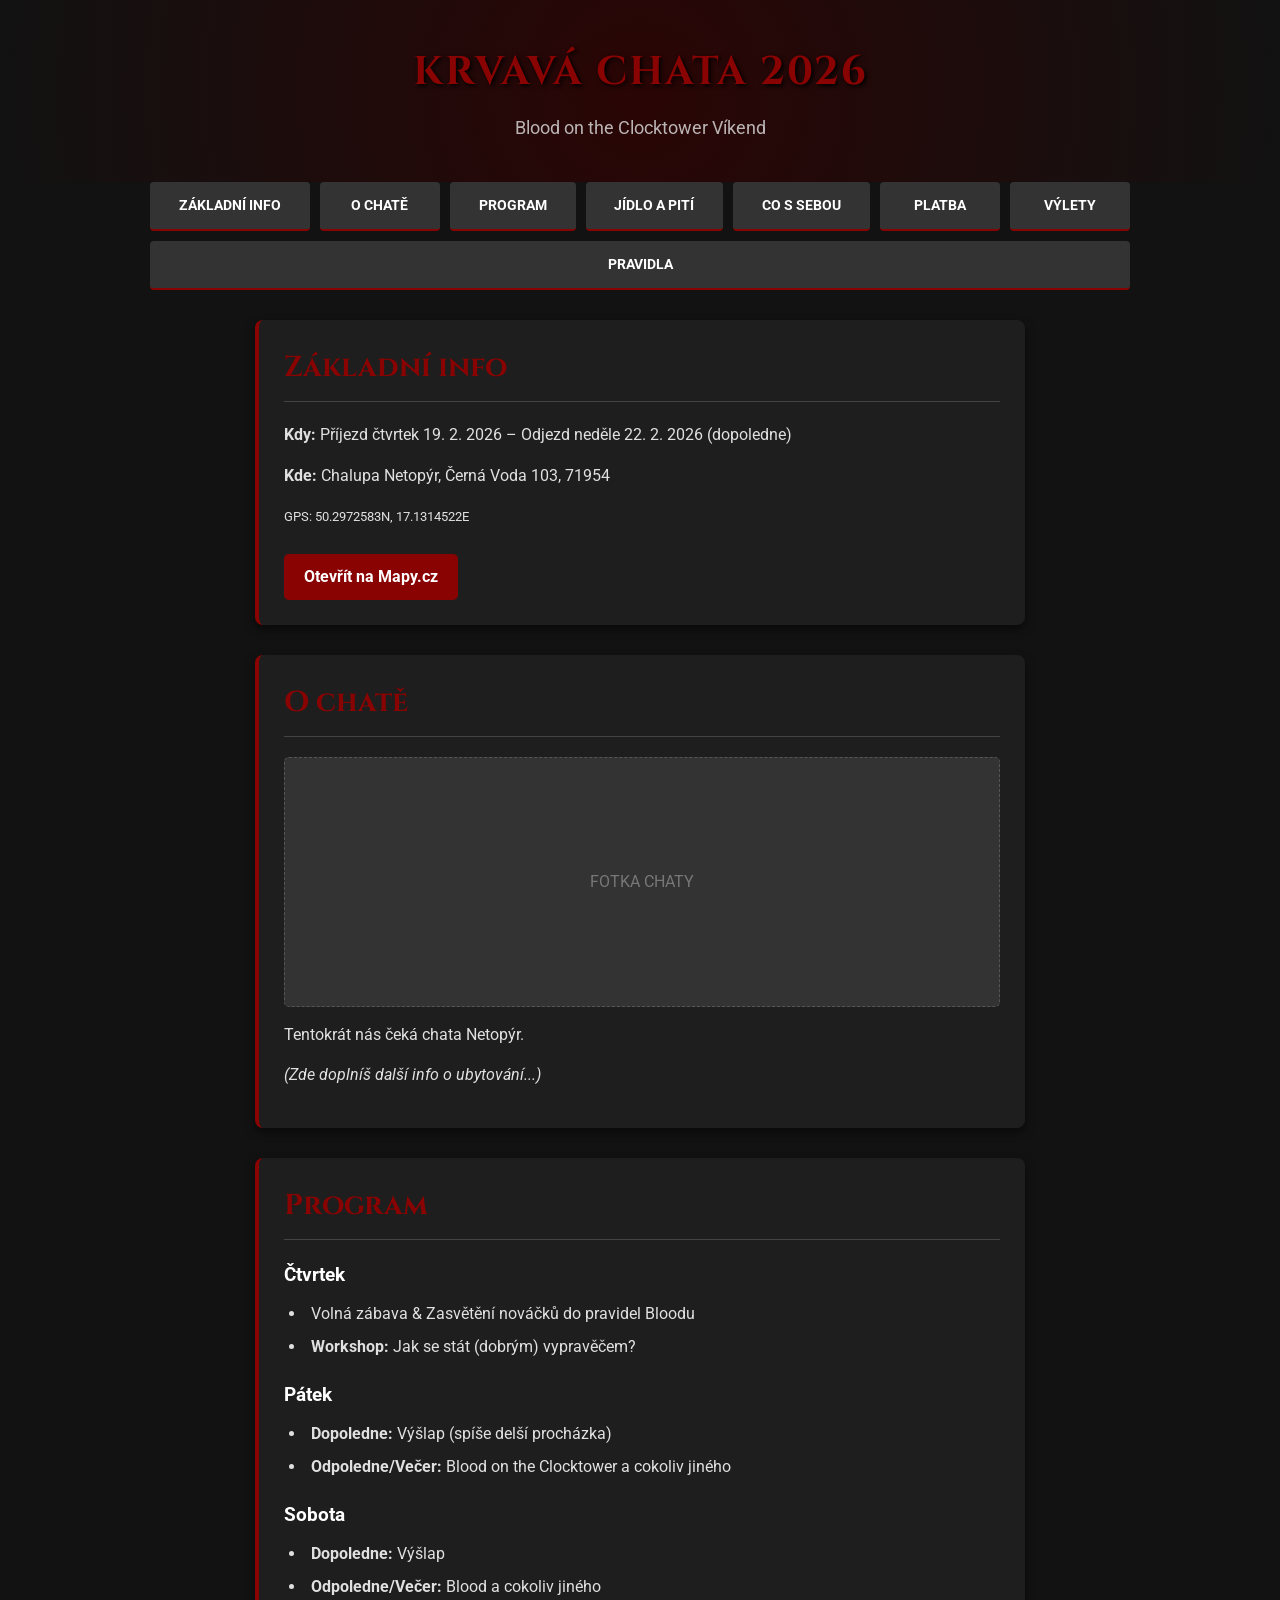
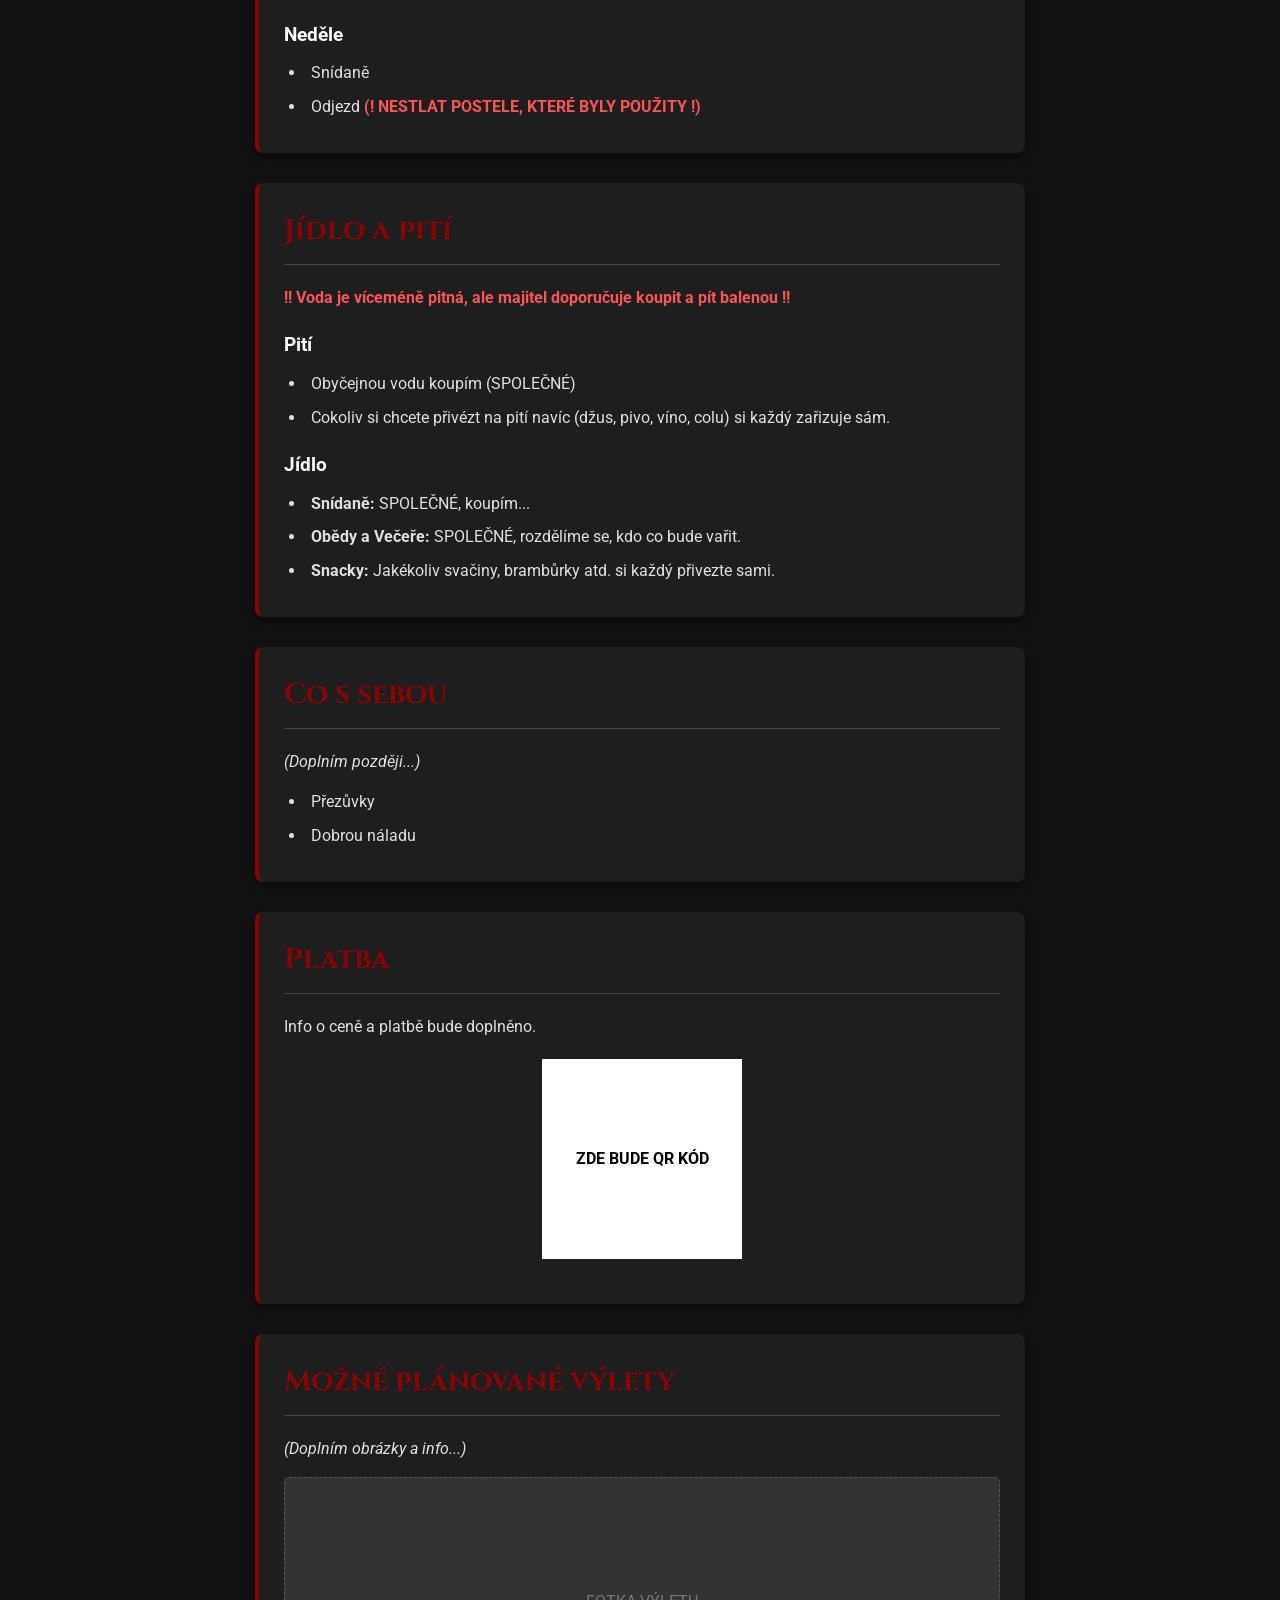
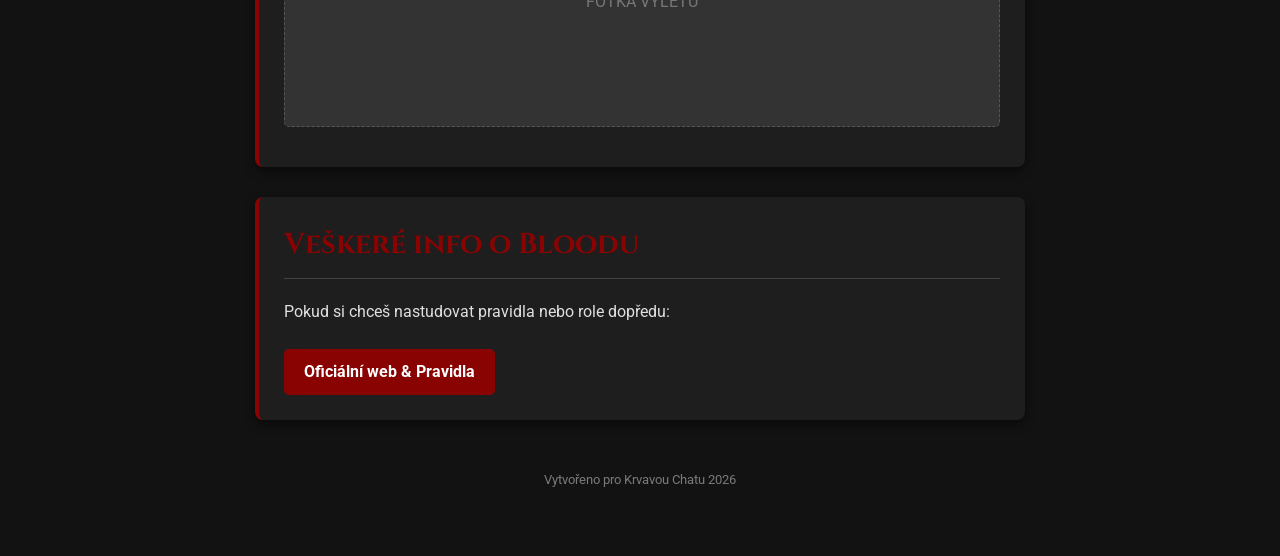
==== index.html @ 92c82880 "Add initial HTML structure for Krvavá Chata 2026" ====
<!DOCTYPE html>
<html lang="cs">
<head>
    <meta charset="UTF-8">
    <meta name="viewport" content="width=device-width, initial-scale=1.0">
    <title>Krvavá Chata 2026</title>
    
    <link rel="preconnect" href="https://fonts.googleapis.com">
    <link rel="preconnect" href="https://fonts.gstatic.com" crossorigin>
    <link href="https://fonts.googleapis.com/css2?family=Cinzel:wght@400;700&family=Roboto:wght@300;400;700&display=swap" rel="stylesheet">

    <style>
        /* --- ZÁKLADNÍ NASTAVENÍ BAREV A TYPOGRAFIE --- */
        :root {
            --bg-color: #121212;       /* Tmavé pozadí */
            --text-color: #e0e0e0;     /* Světlý text */
            --accent-color: #8a0303;   /* Krvavě rudá */
            --card-bg: #1e1e1e;        /* Pozadí karet/sekcí */
            --font-heading: 'Cinzel', serif; /* Font nadpisů */
            --font-body: 'Roboto', sans-serif; /* Font textu */
        }

        * {
            box-sizing: border-box;
            margin: 0;
            padding: 0;
        }

        html {
            scroll-behavior: smooth; /* Plynulé scrollování po kliknutí na menu */
        }

        body {
            background-color: var(--bg-color);
            color: var(--text-color);
            font-family: var(--font-body);
            line-height: 1.6;
            padding-bottom: 50px;
        }

        /* --- HLAVIČKA --- */
        header {
            text-align: center;
            padding: 40px 20px 20px 20px;
            background: radial-gradient(circle, #2a0505 0%, #121212 100%);
        }

        h1 {
            font-family: var(--font-heading);
            color: var(--accent-color);
            font-size: 2.5rem;
            margin-bottom: 10px;
            text-transform: uppercase;
            letter-spacing: 2px;
            text-shadow: 2px 2px 4px #000;
        }

        .subtitle {
            font-size: 1.1rem;
            opacity: 0.8;
            margin-bottom: 20px;
        }

        /* --- NAVIGACE (ROZCESTNÍK) --- */
        nav {
            display: flex;
            flex-wrap: wrap;       /* Zalamování na mobilu */
            justify-content: center;
            gap: 10px;
            padding: 0 10px 30px 10px;
            max-width: 1000px;
            margin: 0 auto;
        }

        nav a {
            text-decoration: none;
            color: #fff;
            background-color: #333;
            padding: 12px 15px;
            border-radius: 4px;
            border-bottom: 2px solid var(--accent-color);
            font-weight: bold;
            text-transform: uppercase;
            font-size: 0.9rem;
            transition: background 0.3s;
            /* Nastavení pro mobilní dlaždice */
            flex: 1 1 auto; 
            text-align: center;
            min-width: 120px; /* Aby tlačítka nebyla moc úzká */
        }

        nav a:hover {
            background-color: var(--accent-color);
        }

        /* --- HLAVNÍ OBSAH --- */
        main {
            max-width: 800px;
            margin: 0 auto;
            padding: 0 15px;
        }

        section {
            background-color: var(--card-bg);
            padding: 25px;
            margin-bottom: 30px;
            border-radius: 8px;
            border-left: 4px solid var(--accent-color);
            box-shadow: 0 4px 10px rgba(0,0,0,0.5);
            /* Odsazení pro kotvy, aby menu nezakrylo nadpis (kdyby bylo fixní), 
               zde spíše pro pořádek */
            scroll-margin-top: 20px; 
        }

        h2 {
            font-family: var(--font-heading);
            color: var(--accent-color);
            border-bottom: 1px solid #444;
            padding-bottom: 10px;
            margin-bottom: 20px;
            font-size: 1.8rem;
        }

        h3 {
            color: #fff;
            margin-top: 20px;
            margin-bottom: 10px;
            font-size: 1.2rem;
        }

        ul {
            list-style-position: inside;
            margin-left: 5px;
        }

        li {
            margin-bottom: 8px;
        }

        p {
            margin-bottom: 15px;
        }

        /* --- SPECIFICKÉ PRVKY --- */
        .highlight {
            color: #ff5555;
            font-weight: bold;
        }

        .map-link {
            display: inline-block;
            background-color: var(--accent-color);
            color: white;
            padding: 10px 20px;
            text-decoration: none;
            border-radius: 5px;
            font-weight: bold;
            margin-top: 10px;
        }
        
        .map-link:hover {
            background-color: #a80404;
        }

        .placeholder-img {
            width: 100%;
            height: 250px;
            background-color: #333;
            display: flex;
            align-items: center;
            justify-content: center;
            color: #777;
            border-radius: 5px;
            margin-bottom: 15px;
            border: 1px dashed #555;
            object-fit: cover; /* Pokud použiješ <img> tag místo divu */
        }

        .qr-placeholder {
            width: 200px;
            height: 200px;
            background-color: white;
            margin: 20px auto;
            display: flex;
            align-items: center;
            justify-content: center;
            color: black;
            font-weight: bold;
        }

        /* --- PATIČKA --- */
        footer {
            text-align: center;
            font-size: 0.8rem;
            opacity: 0.5;
            margin-top: 50px;
        }
    </style>
</head>
<body>

    <header>
        <h1>Krvavá Chata 2026</h1>
        <div class="subtitle">Blood on the Clocktower Víkend</div>
    </header>

    <nav>
        <a href="#info">Základní info</a>
        <a href="#chata">O chatě</a>
        <a href="#program">Program</a>
        <a href="#jidlo">Jídlo a pití</a>
        <a href="#s-sebou">Co s sebou</a>
        <a href="#platba">Platba</a>
        <a href="#vylety">Výlety</a>
        <a href="#blood">Pravidla</a>
    </nav>

    <main>
        <section id="info">
            <h2>Základní info</h2>
            <p><strong>Kdy:</strong> Příjezd čtvrtek 19. 2. 2026 – Odjezd neděle 22. 2. 2026 (dopoledne)</p>
            <p><strong>Kde:</strong> Chalupa Netopýr, Černá Voda 103, 71954</p>
            <p><small>GPS: 50.2972583N, 17.1314522E</small></p>
            
            <a href="https://mapy.cz/s/juhotezone" target="_blank" class="map-link">Otevřít na Mapy.cz</a>
        </section>

        <section id="chata">
            <h2>O chatě</h2>
            <div class="placeholder-img">FOTKA CHATY</div> 
            <p>Tentokrát nás čeká chata Netopýr.</p>
            <p><em>(Zde doplníš další info o ubytování...)</em></p>
        </section>

        <section id="program">
            <h2>Program</h2>
            <h3>Čtvrtek</h3>
            <ul>
                <li>Volná zábava & Zasvětění nováčků do pravidel Bloodu</li>
                <li><strong>Workshop:</strong> Jak se stát (dobrým) vypravěčem?</li>
            </ul>

            <h3>Pátek</h3>
            <ul>
                <li><strong>Dopoledne:</strong> Výšlap (spíše delší procházka)</li>
                <li><strong>Odpoledne/Večer:</strong> Blood on the Clocktower a cokoliv jiného</li>
            </ul>

            <h3>Sobota</h3>
            <ul>
                <li><strong>Dopoledne:</strong> Výšlap</li>
                <li><strong>Odpoledne/Večer:</strong> Blood a cokoliv jiného</li>
            </ul>

            <h3>Neděle</h3>
            <ul>
                <li>Snídaně</li>
                <li>Odjezd <span class="highlight">(! NESTLAT POSTELE, KTERÉ BYLY POUŽITY !)</span></li>
            </ul>
        </section>

        <section id="jidlo">
            <h2>Jídlo a pití</h2>
            <p class="highlight">!! Voda je víceméně pitná, ale majitel doporučuje koupit a pít balenou !!</p>
            
            <h3>Pití</h3>
            <ul>
                <li>Obyčejnou vodu koupím (SPOLEČNÉ)</li>
                <li>Cokoliv si chcete přivézt na pití navíc (džus, pivo, víno, colu) si každý zařizuje sám.</li>
            </ul>

            <h3>Jídlo</h3>
            <ul>
                <li><strong>Snídaně:</strong> SPOLEČNÉ, koupím...</li>
                <li><strong>Obědy a Večeře:</strong> SPOLEČNÉ, rozdělíme se, kdo co bude vařit.</li>
                <li><strong>Snacky:</strong> Jakékoliv svačiny, brambůrky atd. si každý přivezte sami.</li>
            </ul>
        </section>

        <section id="s-sebou">
            <h2>Co s sebou</h2>
            <p><em>(Doplním později...)</em></p>
            <ul>
                <li>Přezůvky</li>
                <li>Dobrou náladu</li>
            </ul>
        </section>

        <section id="platba">
            <h2>Platba</h2>
            <p>Info o ceně a platbě bude doplněno.</p>
            
            <div class="qr-placeholder">
                ZDE BUDE QR KÓD
            </div>
        </section>

        <section id="vylety">
            <h2>Možné plánované výlety</h2>
            <p><em>(Doplním obrázky a info...)</em></p>
            <div class="placeholder-img">FOTKA VÝLETU</div>
        </section>

        <section id="blood">
            <h2>Veškeré info o Bloodu</h2>
            <p>Pokud si chceš nastudovat pravidla nebo role dopředu:</p>
            <a href="https://bloodontheclocktower.com/" target="_blank" class="map-link">Oficiální web & Pravidla</a>
        </section>
    </main>

    <footer>
        <p>Vytvořeno pro Krvavou Chatu 2026</p>
    </footer>

</body>
</html>
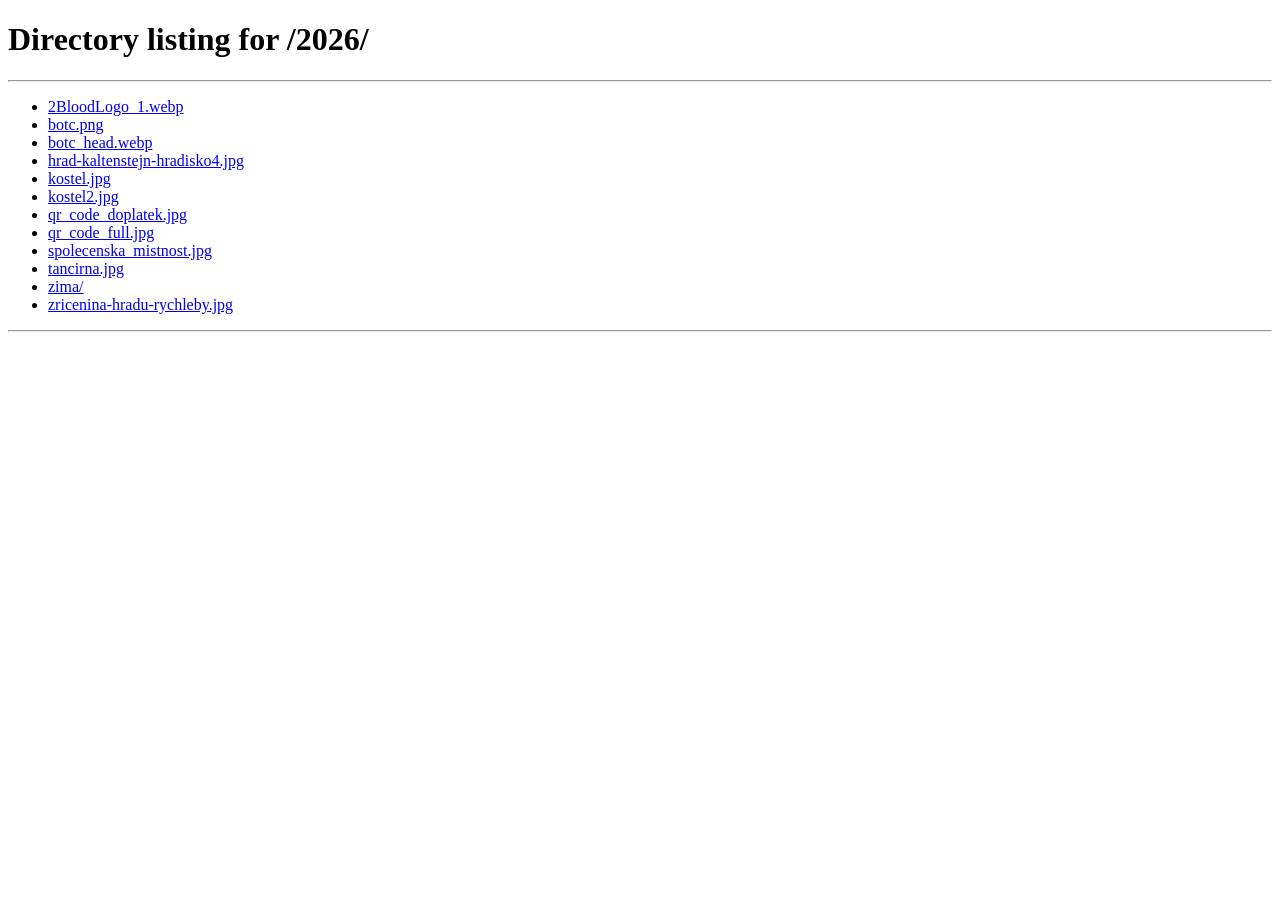
==== commit a083d4ec: "update: create better structure of project" ====
--- a/index.html
+++ b/index.html
@@ -1,316 +1,14 @@
 <!DOCTYPE html>
 <html lang="cs">
+
 <head>
     <meta charset="UTF-8">
-    <meta name="viewport" content="width=device-width, initial-scale=1.0">
-    <title>Krvavá Chata 2026</title>
-    
-    <link rel="preconnect" href="https://fonts.googleapis.com">
-    <link rel="preconnect" href="https://fonts.gstatic.com" crossorigin>
-    <link href="https://fonts.googleapis.com/css2?family=Cinzel:wght@400;700&family=Roboto:wght@300;400;700&display=swap" rel="stylesheet">
+    <title>Krvavá chata - Přesměrování</title>
+    <meta http-equiv="refresh" content="0; url=2026/">
+</head>
 
-    <style>
-        /* --- ZÁKLADNÍ NASTAVENÍ BAREV A TYPOGRAFIE --- */
-        :root {
-            --bg-color: #121212;       /* Tmavé pozadí */
-            --text-color: #e0e0e0;     /* Světlý text */
-            --accent-color: #8a0303;   /* Krvavě rudá */
-            --card-bg: #1e1e1e;        /* Pozadí karet/sekcí */
-            --font-heading: 'Cinzel', serif; /* Font nadpisů */
-            --font-body: 'Roboto', sans-serif; /* Font textu */
-        }
+<body>
+    <p>Probíhá přesměrování na aktuální ročník. Pokud se nic nestane, <a href="2026/">klikněte zde</a>.</p>
+</body>
 
-        * {
-            box-sizing: border-box;
-            margin: 0;
-            padding: 0;
-        }
-
-        html {
-            scroll-behavior: smooth; /* Plynulé scrollování po kliknutí na menu */
-        }
-
-        body {
-            background-color: var(--bg-color);
-            color: var(--text-color);
-            font-family: var(--font-body);
-            line-height: 1.6;
-            padding-bottom: 50px;
-        }
-
-        /* --- HLAVIČKA --- */
-        header {
-            text-align: center;
-            padding: 40px 20px 20px 20px;
-            background: radial-gradient(circle, #2a0505 0%, #121212 100%);
-        }
-
-        h1 {
-            font-family: var(--font-heading);
-            color: var(--accent-color);
-            font-size: 2.5rem;
-            margin-bottom: 10px;
-            text-transform: uppercase;
-            letter-spacing: 2px;
-            text-shadow: 2px 2px 4px #000;
-        }
-
-        .subtitle {
-            font-size: 1.1rem;
-            opacity: 0.8;
-            margin-bottom: 20px;
-        }
-
-        /* --- NAVIGACE (ROZCESTNÍK) --- */
-        nav {
-            display: flex;
-            flex-wrap: wrap;       /* Zalamování na mobilu */
-            justify-content: center;
-            gap: 10px;
-            padding: 0 10px 30px 10px;
-            max-width: 1000px;
-            margin: 0 auto;
-        }
-
-        nav a {
-            text-decoration: none;
-            color: #fff;
-            background-color: #333;
-            padding: 12px 15px;
-            border-radius: 4px;
-            border-bottom: 2px solid var(--accent-color);
-            font-weight: bold;
-            text-transform: uppercase;
-            font-size: 0.9rem;
-            transition: background 0.3s;
-            /* Nastavení pro mobilní dlaždice */
-            flex: 1 1 auto; 
-            text-align: center;
-            min-width: 120px; /* Aby tlačítka nebyla moc úzká */
-        }
-
-        nav a:hover {
-            background-color: var(--accent-color);
-        }
-
-        /* --- HLAVNÍ OBSAH --- */
-        main {
-            max-width: 800px;
-            margin: 0 auto;
-            padding: 0 15px;
-        }
-
-        section {
-            background-color: var(--card-bg);
-            padding: 25px;
-            margin-bottom: 30px;
-            border-radius: 8px;
-            border-left: 4px solid var(--accent-color);
-            box-shadow: 0 4px 10px rgba(0,0,0,0.5);
-            /* Odsazení pro kotvy, aby menu nezakrylo nadpis (kdyby bylo fixní), 
-               zde spíše pro pořádek */
-            scroll-margin-top: 20px; 
-        }
-
-        h2 {
-            font-family: var(--font-heading);
-            color: var(--accent-color);
-            border-bottom: 1px solid #444;
-            padding-bottom: 10px;
-            margin-bottom: 20px;
-            font-size: 1.8rem;
-        }
-
-        h3 {
-            color: #fff;
-            margin-top: 20px;
-            margin-bottom: 10px;
-            font-size: 1.2rem;
-        }
-
-        ul {
-            list-style-position: inside;
-            margin-left: 5px;
-        }
-
-        li {
-            margin-bottom: 8px;
-        }
-
-        p {
-            margin-bottom: 15px;
-        }
-
-        /* --- SPECIFICKÉ PRVKY --- */
-        .highlight {
-            color: #ff5555;
-            font-weight: bold;
-        }
-
-        .map-link {
-            display: inline-block;
-            background-color: var(--accent-color);
-            color: white;
-            padding: 10px 20px;
-            text-decoration: none;
-            border-radius: 5px;
-            font-weight: bold;
-            margin-top: 10px;
-        }
-        
-        .map-link:hover {
-            background-color: #a80404;
-        }
-
-        .placeholder-img {
-            width: 100%;
-            height: 250px;
-            background-color: #333;
-            display: flex;
-            align-items: center;
-            justify-content: center;
-            color: #777;
-            border-radius: 5px;
-            margin-bottom: 15px;
-            border: 1px dashed #555;
-            object-fit: cover; /* Pokud použiješ <img> tag místo divu */
-        }
-
-        .qr-placeholder {
-            width: 200px;
-            height: 200px;
-            background-color: white;
-            margin: 20px auto;
-            display: flex;
-            align-items: center;
-            justify-content: center;
-            color: black;
-            font-weight: bold;
-        }
-
-        /* --- PATIČKA --- */
-        footer {
-            text-align: center;
-            font-size: 0.8rem;
-            opacity: 0.5;
-            margin-top: 50px;
-        }
-    </style>
-</head>
-<body>
-
-    <header>
-        <h1>Krvavá Chata 2026</h1>
-        <div class="subtitle">Blood on the Clocktower Víkend</div>
-    </header>
-
-    <nav>
-        <a href="#info">Základní info</a>
-        <a href="#chata">O chatě</a>
-        <a href="#program">Program</a>
-        <a href="#jidlo">Jídlo a pití</a>
-        <a href="#s-sebou">Co s sebou</a>
-        <a href="#platba">Platba</a>
-        <a href="#vylety">Výlety</a>
-        <a href="#blood">Pravidla</a>
-    </nav>
-
-    <main>
-        <section id="info">
-            <h2>Základní info</h2>
-            <p><strong>Kdy:</strong> Příjezd čtvrtek 19. 2. 2026 – Odjezd neděle 22. 2. 2026 (dopoledne)</p>
-            <p><strong>Kde:</strong> Chalupa Netopýr, Černá Voda 103, 71954</p>
-            <p><small>GPS: 50.2972583N, 17.1314522E</small></p>
-            
-            <a href="https://mapy.cz/s/juhotezone" target="_blank" class="map-link">Otevřít na Mapy.cz</a>
-        </section>
-
-        <section id="chata">
-            <h2>O chatě</h2>
-            <div class="placeholder-img">FOTKA CHATY</div> 
-            <p>Tentokrát nás čeká chata Netopýr.</p>
-            <p><em>(Zde doplníš další info o ubytování...)</em></p>
-        </section>
-
-        <section id="program">
-            <h2>Program</h2>
-            <h3>Čtvrtek</h3>
-            <ul>
-                <li>Volná zábava & Zasvětění nováčků do pravidel Bloodu</li>
-                <li><strong>Workshop:</strong> Jak se stát (dobrým) vypravěčem?</li>
-            </ul>
-
-            <h3>Pátek</h3>
-            <ul>
-                <li><strong>Dopoledne:</strong> Výšlap (spíše delší procházka)</li>
-                <li><strong>Odpoledne/Večer:</strong> Blood on the Clocktower a cokoliv jiného</li>
-            </ul>
-
-            <h3>Sobota</h3>
-            <ul>
-                <li><strong>Dopoledne:</strong> Výšlap</li>
-                <li><strong>Odpoledne/Večer:</strong> Blood a cokoliv jiného</li>
-            </ul>
-
-            <h3>Neděle</h3>
-            <ul>
-                <li>Snídaně</li>
-                <li>Odjezd <span class="highlight">(! NESTLAT POSTELE, KTERÉ BYLY POUŽITY !)</span></li>
-            </ul>
-        </section>
-
-        <section id="jidlo">
-            <h2>Jídlo a pití</h2>
-            <p class="highlight">!! Voda je víceméně pitná, ale majitel doporučuje koupit a pít balenou !!</p>
-            
-            <h3>Pití</h3>
-            <ul>
-                <li>Obyčejnou vodu koupím (SPOLEČNÉ)</li>
-                <li>Cokoliv si chcete přivézt na pití navíc (džus, pivo, víno, colu) si každý zařizuje sám.</li>
-            </ul>
-
-            <h3>Jídlo</h3>
-            <ul>
-                <li><strong>Snídaně:</strong> SPOLEČNÉ, koupím...</li>
-                <li><strong>Obědy a Večeře:</strong> SPOLEČNÉ, rozdělíme se, kdo co bude vařit.</li>
-                <li><strong>Snacky:</strong> Jakékoliv svačiny, brambůrky atd. si každý přivezte sami.</li>
-            </ul>
-        </section>
-
-        <section id="s-sebou">
-            <h2>Co s sebou</h2>
-            <p><em>(Doplním později...)</em></p>
-            <ul>
-                <li>Přezůvky</li>
-                <li>Dobrou náladu</li>
-            </ul>
-        </section>
-
-        <section id="platba">
-            <h2>Platba</h2>
-            <p>Info o ceně a platbě bude doplněno.</p>
-            
-            <div class="qr-placeholder">
-                ZDE BUDE QR KÓD
-            </div>
-        </section>
-
-        <section id="vylety">
-            <h2>Možné plánované výlety</h2>
-            <p><em>(Doplním obrázky a info...)</em></p>
-            <div class="placeholder-img">FOTKA VÝLETU</div>
-        </section>
-
-        <section id="blood">
-            <h2>Veškeré info o Bloodu</h2>
-            <p>Pokud si chceš nastudovat pravidla nebo role dopředu:</p>
-            <a href="https://bloodontheclocktower.com/" target="_blank" class="map-link">Oficiální web & Pravidla</a>
-        </section>
-    </main>
-
-    <footer>
-        <p>Vytvořeno pro Krvavou Chatu 2026</p>
-    </footer>
-
-</body>
-</html>
+</html>
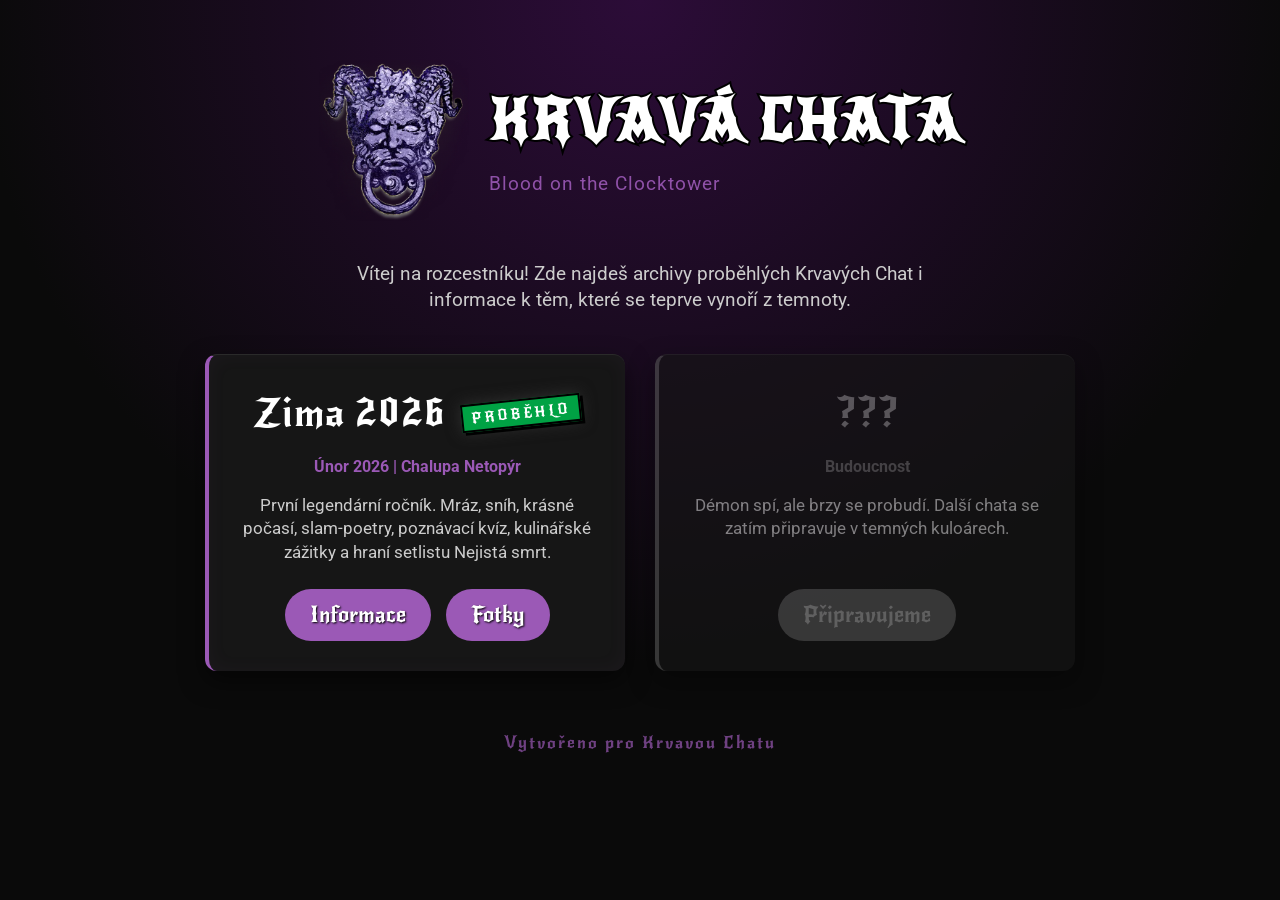
==== commit d8d2e3ce: "update: pridana letni chata! neoznameno" ====
--- a/index.html
+++ b/index.html
@@ -2,13 +2,102 @@
 <html lang="cs">
 
 <head>
+    <meta property="og:title" content="Krvavá Chata - Rozcestník" />
+    <meta property="og:description" content="Epické víkendy plné lží, intrik a Blood on the Clocktower." />
+    <meta property="og:image" content="https://kinaaj.github.io/krvava_chata/assets/img/botc_head.png" />
+    <meta property="og:url" content="https://kinaaj.github.io/krvava_chata/" />
+    <meta property="og:type" content="website" />
     <meta charset="UTF-8">
-    <title>Krvavá chata - Přesměrování</title>
-    <meta http-equiv="refresh" content="0; url=2026/">
+    <meta name="viewport" content="width=device-width, initial-scale=1.0">
+    <link rel="apple-touch-icon" href="assets/img/botc_head.png">
+    <link rel="icon" type="image/png" href="assets/img/botc_head.png">
+
+    <title>Krvavá Chata - Rozcestník</title>
+
+    <link rel="preconnect" href="https://fonts.googleapis.com">
+    <link rel="preconnect" href="https://fonts.gstatic.com" crossorigin>
+    <link href="https://fonts.googleapis.com/css2?family=New+Rocker&family=Roboto:wght@300;400;700&display=swap"
+        rel="stylesheet">
+
+    <link rel="stylesheet" href="assets/css/style.css">
 </head>
 
 <body>
-    <p>Probíhá přesměrování na aktuální ročník. Pokud se nic nestane, <a href="2026/">klikněte zde</a>.</p>
+    <header>
+        <div class="header-container">
+            <img src="assets/img/botc_head.png" alt="BotC Logo" class="header-logo">
+
+            <div class="header-text">
+                <h1>Krvavá Chata</h1>
+                <div class="subtitle" style="margin-bottom: 0;">Blood on the Clocktower</div>
+            </div>
+        </div>
+    </header>
+
+    <main style="max-width: 1000px; padding: 0;">
+        <p class="intro-text">
+            Vítej na rozcestníku! Zde najdeš archivy proběhlých Krvavých Chat i informace k těm, které se teprve vynoří
+            z temnoty.
+        </p>
+
+        <div class="rocniky-container">
+
+            <div class="rocnik-card theme-purple">
+                <div>
+                    <div class="title-wrapper">
+                        <div class="rocnik-title">Zima 2026</div>
+                        <div class="stamp-completed little">Proběhlo
+                        </div>
+                    </div>
+
+                    <div class="rocnik-date">Únor 2026 | Chalupa Netopýr</div>
+                    <p class="rocnik-desc">První legendární ročník. Mráz, sníh, krásné počasí, slam-poetry, poznávací
+                        kvíz, kulinářské zážitky a hraní setlistu Nejistá smrt.
+                    </p>
+                </div>
+                <div class="card-buttons">
+                    <a href="2026/zima/" class="rocnik-btn">Informace</a>
+                    <a href="404.html" target="_blank" class="rocnik-btn">Fotky</a>
+                </div>
+            </div>
+
+            <div class="rocnik-card theme-red hidden">
+                <div>
+                    <div class="title-wrapper">
+                        <div class="rocnik-title">Léto 2026</div>
+                        <div class="stamp-new">Nové!</div>
+                    </div>
+
+                    <div class="rocnik-date">Termín ??? | Místo ???</div>
+                    <p class="rocnik-desc">Přípravy začaly! Teplo, oheň a další krev... Démon už si brousí drápy.</p>
+                </div>
+                <div class="card-buttons">
+                    <a href="2026/leto/" class="rocnik-btn">Informace</a>
+                    <a href="#" class="rocnik-btn hidden">Fotky</a>
+                </div>
+            </div>
+
+            <div class="rocnik-card disabled">
+                <div>
+                    <div class="title-wrapper">
+                        <div class="rocnik-title" style="color: #888;">???</div>
+                    </div>
+                    <div class="rocnik-date">Budoucnost</div>
+                    <p class="rocnik-desc">Démon spí, ale brzy se probudí. Další chata se zatím připravuje v temných
+                        kuloárech.</p>
+                </div>
+                <div class="card-buttons">
+                    <span class="rocnik-btn">Připravujeme</span>
+                </div>
+            </div>
+
+        </div>
+    </main>
+
+    <footer>
+        <p>Vytvořeno pro Krvavou Chatu</p>
+    </footer>
+
 </body>
 
 </html>
--- a/assets/css/style.css
+++ b/assets/css/style.css
@@ -0,0 +1,793 @@
+/* --- ZÁKLADNÍ NASTAVENÍ BAREV A TYPOGRAFIE --- */
+:root {
+    --bg-color: #0a0a0a;
+    --text-color: #e0e0e0;
+    --accent-color: #9b59b6;
+    --accent-glow: rgba(155, 89, 182, 0.6);
+    --card-bg: #161616;
+    --font-heading: 'New Rocker', system-ui;
+    --font-body: 'Roboto', sans-serif;
+
+    --green-color: #00a244;
+    --green-hover: #00cb33;
+    --green-glow: rgba(0, 162, 68, 0.6);
+
+    /* --- BAREVNÁ TÉMATA PRO JEDNOTLIVÉ CHATY --- */
+    /* Zelená */
+    --theme-green: #00a244;
+    --theme-green-hover: #00cb33;
+    --theme-green-glow: rgba(0, 162, 68, 0.6);
+
+    /* Červená */
+    --theme-red: #c50000;
+    --theme-red-hover: #e60000;
+    --theme-red-glow: rgba(197, 0, 0, 0.6);
+
+    /* Fialová */
+    --theme-purple: #9b59b6;
+    --theme-purple-hover: #af6ec9;
+    --theme-purple-glow: rgba(155, 89, 182, 0.6);
+}
+
+* {
+    box-sizing: border-box;
+    margin: 0;
+    padding: 0;
+    /* Zamezí modrému probliknutí při kliknutí na mobilu (volitelné) */
+    -webkit-tap-highlight-color: transparent;
+}
+
+html {
+    scroll-behavior: smooth;
+    /* Základní velikost písma pro PC */
+    font-size: 16px;
+}
+
+body {
+    background-color: var(--bg-color);
+    color: var(--text-color);
+    font-family: var(--font-body);
+    line-height: 1.4;
+    padding-bottom: 50px;
+    background-image: radial-gradient(circle at top center, #2c0c38 0%, #0a0a0a 60%);
+    background-attachment: fixed;
+    /* Gradient se "přilepí" k oknu a nebude se opakovat */
+    min-height: 100vh;
+    /* Zajistí, že body bude vždy vysoké minimálně jako celá obrazovka */
+}
+
+/* --- MOBILNÍ ÚPRAVY PÍSMA --- */
+@media (max-width: 700px) {
+    html {
+        /* Zmenšíme základní písmo na 14.5px (cca 90% původního). 
+           Tím se zmenší poměrově VŠECHNO (p, h1, h2, tlačítka), protože používáme 'rem' */
+        font-size: 15.5px;
+    }
+
+    p {
+        line-height: 1.5;
+        /* Na mobilu je lepší trochu větší řádkování pro čitelnost */
+    }
+}
+
+/* --- HLAVIČKA --- */
+header {
+    text-align: center;
+    padding: 60px 20px 40px 20px;
+}
+
+.header-container {
+    display: flex;
+    align-items: center;
+    justify-content: center;
+    gap: 20px;
+    max-width: 900px;
+    margin: 0 auto;
+}
+
+.header-logo {
+    width: 150px;
+    height: auto;
+}
+
+.header-text {
+    text-align: left;
+}
+
+@media (max-width: 700px) {
+    header {
+        /* Zvětšíme horní padding ze 60px na 100px, 
+           aby se nad logo pohodlně vešlo tlačítko "Zpět" */
+        padding: 80px 20px 30px 20px;
+    }
+
+    .header-container {
+        flex-direction: column;
+        gap: 10px;
+    }
+
+    .header-text {
+        text-align: center;
+    }
+
+    .header-logo {
+        width: 80px;
+    }
+}
+
+h1 {
+    font-family: var(--font-heading);
+    color: #fff;
+    font-size: 3.5rem;
+    margin-bottom: 10px;
+    text-transform: uppercase;
+    letter-spacing: 3px;
+    -webkit-text-stroke: 4px #000;
+    paint-order: stroke fill;
+}
+
+/* Na mobilu zmenšíme nadpis výrazněji, aby se vešel */
+@media (max-width: 700px) {
+    h1 {
+        font-size: 2.8rem;
+        -webkit-text-stroke: 3px #000;
+    }
+}
+
+.subtitle {
+    font-size: 1.2rem;
+    color: var(--accent-color);
+    opacity: 0.9;
+    margin-bottom: 30px;
+    font-weight: 400;
+    letter-spacing: 1px;
+}
+
+/* --- NAVIGACE --- */
+nav {
+    display: grid;
+    grid-template-columns: 1fr 1fr;
+    gap: 10px;
+    padding: 20px 10px 40px 10px;
+    max-width: 1000px;
+    margin: 0 auto;
+}
+
+@media (min-width: 700px) {
+    nav {
+        grid-template-columns: repeat(4, 1fr);
+    }
+}
+
+nav a {
+    text-decoration: none;
+    color: #fff;
+    background-color: rgba(40, 40, 40, 0.8);
+    padding: 12px 5px;
+    border-radius: 4px;
+    border: 1px solid #333;
+    border-bottom: 3px solid var(--accent-color);
+    font-family: var(--font-heading);
+    font-size: 1.3rem;
+    transition: all 0.2s ease;
+    /* Zrychlená animace pro lepší odezvu */
+    display: flex;
+    align-items: center;
+    justify-content: center;
+    text-align: center;
+    width: 100%;
+    height: 100%;
+    text-shadow: 1px 1px 2px #000;
+    /* Zamezíme výběru textu při klikání na mobilu */
+    user-select: none;
+}
+
+/* --- OPRAVA TLAČÍTEK (HOVER vs ACTIVE) --- */
+
+/* Styl při najetí myší (jen pro zařízení, co mají myš/kurzor) */
+@media (hover: hover) {
+    nav a:hover {
+        background-color: var(--accent-color);
+        color: #fff;
+        box-shadow: 0 0 15px var(--accent-glow);
+        transform: translateY(-2px);
+        border-bottom: 3px solid transparent;
+    }
+
+    .map-link:hover {
+        /* ZDE BYLA FIALOVÁ BARVA #af6ec9 */
+        background-color: var(--accent-color);
+        box-shadow: 0 0 30px var(--accent-glow);
+        /* Místo barvy dáme glow */
+        transform: scale(1.05);
+        /* Přidán filter pro efekt zesvětlení při najetí */
+        filter: brightness(1.2);
+    }
+
+    main a:not(.map-link):hover {
+        text-shadow: 0 0 10px var(--accent-glow);
+        border-bottom: 1px solid var(--accent-color);
+    }
+}
+
+/* Styl při kliknutí (aktivní stisk) - funguje skvěle na mobilu */
+nav a:active {
+    background-color: var(--accent-color);
+    transform: scale(0.96);
+    /* Efekt stlačení */
+    box-shadow: 0 0 5px var(--accent-glow);
+    border-bottom: 3px solid transparent;
+}
+
+/* --- HLAVNÍ OBSAH --- */
+main {
+    max-width: 800px;
+    margin: 0 auto;
+    padding: 0 15px;
+}
+
+section {
+    background-color: var(--card-bg);
+    padding: 30px;
+    margin-bottom: 35px;
+    border-radius: 12px;
+    border-left: 4px solid var(--accent-color);
+    box-shadow: 0 10px 25px rgba(0, 0, 0, 0.5), inset 0 0 20px rgba(155, 89, 182, 0.1);
+    scroll-margin-top: 20px;
+    border-top: 1px solid #2a2a2a;
+    scroll-margin-top: 80px;
+}
+
+/* Na mobilu zmenšíme padding v kartách, ať je víc místa pro text */
+@media (max-width: 700px) {
+    section {
+        padding: 20px 30px;
+        scroll-margin-top: 0px;
+    }
+}
+
+h2 {
+    font-family: var(--font-heading);
+    color: #ffffff;
+    padding-bottom: 5px;
+    margin-bottom: 25px;
+    font-size: 2.2rem;
+    letter-spacing: 1px;
+}
+
+h3 {
+    color: #fff;
+    margin-top: 45px;
+    margin-bottom: 5px;
+    font-size: 1.4rem;
+    font-weight: bold;
+    padding-left: 15px;
+    padding-top: 5px;
+    padding-bottom: 5px;
+}
+
+ul {
+    list-style-position: inside;
+    margin-left: 10px;
+    margin-bottom: 30px;
+}
+
+li {
+    margin-bottom: 10px;
+}
+
+ul li::marker {
+    color: var(--accent-color);
+    font-size: 1.2em;
+}
+
+p {
+    margin-bottom: 15px;
+    font-size: 1.05rem;
+}
+
+.highlight {
+    color: var(--red-color);
+    font-weight: bold;
+}
+
+main a:not(.map-link) {
+    color: var(--accent-color);
+    text-decoration: none;
+    border-bottom: 1px dotted var(--accent-color);
+    transition: all 0.3s;
+}
+
+/* Aktivní stav pro odkazy v textu na mobilu */
+main a:not(.map-link):active {
+    background-color: rgba(155, 89, 182, 0.2);
+}
+
+.map-link {
+    display: inline-block;
+    background-color: var(--accent-color);
+    color: white !important;
+    padding: 12px 30px;
+    text-decoration: none;
+    border-radius: 30px;
+    font-family: var(--font-heading);
+    font-size: 1.3rem;
+    margin-top: 15px;
+    transition: all 0.2s;
+    border: none;
+    text-shadow: 1px 1px 2px #000;
+    user-select: none;
+}
+
+/* Aktivní stav pro mapová tlačítka na mobilu */
+.map-link:active {
+    transform: scale(0.95);
+    /* ZDE BYLA FIALOVÁ BARVA #af6ec9 */
+    background-color: var(--accent-color);
+    filter: brightness(0.9);
+    /* Na kliknutí tlačítko lehce ztmavne */
+}
+
+.placeholder-img {
+    width: 100%;
+    background-color: #1a1a1a;
+    display: flex;
+    align-items: center;
+    justify-content: center;
+    color: var(--accent-color);
+    font-family: var(--font-heading);
+    border-radius: 8px;
+    margin-top: 30px;
+    margin-bottom: 20px;
+    border: 2px dashed var(--accent-color);
+    box-shadow: 0 0 15px var(--accent-glow) inset;
+    object-fit: cover;
+}
+
+/* Zajištění správného zobrazení obrázků na mobilu (ignorování inline stylů) */
+@media (max-width: 700px) {
+    .placeholder-img {
+        width: 100% !important;
+    }
+}
+
+.qr-placeholder {
+    width: 200px;
+    height: 200px;
+    background-color: white;
+    margin: 30px auto;
+    display: flex;
+    align-items: center;
+    justify-content: center;
+    color: black;
+    font-weight: bold;
+    border: 5px solid var(--accent-color);
+    box-shadow: 0 0 25px var(--accent-glow);
+    border-radius: 10px;
+}
+
+footer {
+    text-align: center;
+    font-size: 1rem;
+    opacity: 0.7;
+    margin-top: 60px;
+    font-family: var(--font-heading);
+    letter-spacing: 2px;
+    color: var(--accent-color);
+}
+
+.gallery-container {
+    display: flex;
+    gap: 20px;
+    justify-content: center;
+}
+
+.gallery-container .placeholder-img {
+    flex: 1;
+    margin-bottom: 0;
+    width: auto;
+}
+
+@media (max-width: 700px) {
+    .gallery-container {
+        flex-direction: column;
+    }
+}
+
+/* --- RAZÍTKO PROBĚHLO --- */
+.stamp-completed {
+    background-color: var(--green-color);
+    color: #fff;
+    display: inline-block;
+    padding: 5px 20px;
+    font-family: var(--font-heading);
+    font-size: 1.8rem;
+    letter-spacing: 3px;
+    transform: rotate(-6deg);
+    border: 2px solid #000;
+    box-shadow: 3px 3px 0px #000, 0 0 15px #303030;
+    text-transform: uppercase;
+    margin-top: 10px;
+    margin-bottom: 30px;
+}
+
+.stamp-completed.little {
+    font-size: 0.9rem;
+    padding: 2px 8px;
+    margin: 0;
+    transform: rotate(-6deg);
+}
+
+/* --- ODKAZ NA FOTOGALERII (TOP) --- */
+.top-gallery-banner {
+    background-color: var(--card-bg);
+    color: var(--text-color);
+    text-align: center;
+    padding: 25px 20px;
+    width: calc(100% - 30px);
+    max-width: 800px;
+    margin: -20px auto 80px auto;
+    border-radius: 12px;
+    border-top: 1px solid #2a2a2a;
+    /* Levý okraj a vnitřní stín teď taky nasávají zelenou barvu */
+    border-left: 4px solid var(--green-color);
+    box-shadow: 0 10px 25px rgba(0, 0, 0, 0.5), inset 0 0 20px rgba(0, 162, 68, 0.1);
+    font-size: 1.1rem;
+}
+
+.top-gallery-banner a {
+    display: inline-block;
+    background-color: var(--green-color);
+    color: white !important;
+    padding: 10px 25px;
+    text-decoration: none;
+    border-radius: 30px;
+    margin-top: 15px;
+    font-family: var(--font-heading);
+    font-size: 1.2rem;
+    transition: all 0.2s;
+    border: none;
+    text-shadow: 1px 1px 2px #000;
+}
+
+.top-gallery-banner a:hover {
+    transform: scale(1.05);
+    background-color: var(--green-hover);
+    box-shadow: 0 0 15px var(--green-glow);
+}
+
+.hidden {
+    display: none !important;
+}
+
+/* --- TLAČÍTKO ZPĚT NA ROZCESTNÍK --- */
+.back-btn {
+    position: fixed;
+    /* Změněno z absolute na fixed */
+    top: 20px;
+    left: 20px;
+    color: var(--text-color);
+    text-decoration: none;
+    font-family: var(--font-heading);
+    font-size: 1.2rem;
+    background-color: rgba(22, 22, 22, 0.9);
+    /* Přidána mírná průhlednost */
+    padding: 8px 18px;
+    border-radius: 30px;
+    border: 1px solid #333;
+    transition: all 0.2s;
+    z-index: 1000;
+    /* Zvýšeno, aby bylo vždy nad vším ostatním */
+    backdrop-filter: blur(5px);
+    /* Efekt rozmazání za tlačítkem (vypadá to prémiově) */
+    box-shadow: 0 4px 15px rgba(0, 0, 0, 0.5);
+}
+
+.back-btn:hover {
+    background-color: var(--accent-color);
+    color: #fff;
+    transform: scale(1.05);
+    box-shadow: 0 0 15px var(--accent-glow);
+    border-color: transparent;
+}
+
+/* Úprava pro mobily */
+@media (max-width: 700px) {
+    .back-btn {
+        position: absolute;
+        /* Na mobilu zůstane jen nahoře u loga */
+        top: 20px;
+        left: 20px;
+        font-size: 1rem;
+        padding: 6px 14px;
+        /* Zrušíme ty negativní marginy, co tam byly předtím */
+    }
+}
+
+
+/* Specifické styly pro rozcestník */
+.intro-text {
+    text-align: center;
+    font-size: 1.2rem;
+    max-width: 600px;
+    margin: 0 auto 20px auto;
+    color: #ccc;
+}
+
+.rocniky-container {
+    display: grid;
+    grid-template-columns: 1fr;
+    gap: 30px;
+    margin-top: 40px;
+    max-width: 900px;
+    margin-left: auto;
+    margin-right: auto;
+    padding: 0 15px;
+}
+
+@media (min-width: 700px) {
+    .rocniky-container {
+        grid-template-columns: 1fr 1fr;
+    }
+}
+
+.rocnik-card a {
+    border-bottom: none !important;
+    text-decoration: none;
+}
+
+.rocnik-card {
+    background-color: var(--card-bg);
+    border-radius: 12px;
+    border-top: 1px solid #2a2a2a;
+    border-left: 4px solid var(--theme-purple);
+    padding: 30px;
+    box-shadow: 0 10px 25px rgba(0, 0, 0, 0.5), inset 0 0 20px rgba(155, 89, 182, 0.1);
+    text-align: center;
+    display: flex;
+    flex-direction: column;
+    justify-content: space-between;
+    transition: transform 0.3s, box-shadow 0.3s, border-color 0.3s;
+    color: var(--text-color);
+}
+
+/* Obal pro nadpis a razítko vedle sebe */
+.title-wrapper {
+    display: flex;
+    justify-content: center;
+    align-items: center;
+    gap: 15px;
+    margin-bottom: 15px;
+    flex-wrap: wrap;
+    /* Pro jistotu, kdyby to na malém mobilu bylo moc dlouhé */
+}
+
+.rocnik-title {
+    font-family: var(--font-heading);
+    font-size: 2.5rem;
+    color: #fff;
+    margin-bottom: 0;
+    /* Zrušeno, margin řeší wrapper a okolí */
+    letter-spacing: 1px;
+}
+
+.rocnik-date {
+    font-weight: bold;
+    margin-bottom: 15px;
+}
+
+.rocnik-desc {
+    font-size: 1.05rem;
+    margin-bottom: 25px;
+    opacity: 0.9;
+    flex-grow: 1;
+}
+
+.card-buttons {
+    display: flex;
+    gap: 15px;
+    justify-content: center;
+    flex-wrap: wrap;
+}
+
+.rocnik-btn {
+    display: inline-block;
+    color: white !important;
+    padding: 10px 25px;
+    border-radius: 30px;
+    font-family: var(--font-heading);
+    font-size: 1.4rem;
+    text-shadow: 1px 1px 2px #000 !important;
+    transition: all 0.2s;
+    cursor: pointer;
+}
+
+.rocnik-btn:hover {
+    transform: scale(1.05);
+}
+
+/* --- TÉMA ZELENÁ --- */
+.rocnik-card.theme-green {
+    border-left-color: var(--theme-green);
+    box-shadow: 0 10px 25px rgba(0, 0, 0, 0.5), inset 0 0 20px rgba(0, 162, 68, 0.05);
+}
+
+.rocnik-card.theme-green:hover {
+    border-left-color: var(--theme-green-hover);
+    box-shadow: 0 15px 35px rgba(0, 0, 0, 0.7), inset 0 0 20px rgba(0, 162, 68, 0.15);
+}
+
+.rocnik-card.theme-green .rocnik-date {
+    color: var(--theme-green);
+}
+
+.rocnik-card.theme-green .rocnik-btn {
+    background-color: var(--theme-green);
+}
+
+.rocnik-card.theme-green .rocnik-btn:hover {
+    background-color: var(--theme-green-hover);
+    box-shadow: 0 0 15px var(--theme-green-glow);
+}
+
+/* --- TÉMA ČERVENÁ --- */
+.rocnik-card.theme-red {
+    border-left-color: var(--theme-red);
+    box-shadow: 0 10px 25px rgba(0, 0, 0, 0.5), inset 0 0 20px rgba(197, 0, 0, 0.05);
+}
+
+.rocnik-card.theme-red:hover {
+    border-left-color: var(--theme-red-hover);
+    box-shadow: 0 15px 35px rgba(0, 0, 0, 0.7), inset 0 0 20px rgba(197, 0, 0, 0.15);
+}
+
+.rocnik-card.theme-red .rocnik-date {
+    color: var(--theme-red);
+}
+
+.rocnik-card.theme-red .rocnik-btn {
+    background-color: var(--theme-red);
+}
+
+.rocnik-card.theme-red .rocnik-btn:hover {
+    background-color: var(--theme-red-hover);
+    box-shadow: 0 0 15px var(--theme-red-glow);
+}
+
+/* --- TÉMA FIALOVÁ --- */
+.rocnik-card.theme-purple {
+    border-left-color: var(--theme-purple);
+    box-shadow: 0 10px 25px rgba(0, 0, 0, 0.5), inset 0 0 20px rgba(155, 89, 182, 0.05);
+}
+
+.rocnik-card.theme-purple:hover {
+    border-left-color: var(--theme-purple-hover);
+    box-shadow: 0 15px 35px rgba(0, 0, 0, 0.7), inset 0 0 20px rgba(155, 89, 182, 0.15);
+}
+
+.rocnik-card.theme-purple .rocnik-date {
+    color: var(--theme-purple);
+}
+
+.rocnik-card.theme-purple .rocnik-btn {
+    background-color: var(--theme-purple);
+}
+
+.rocnik-card.theme-purple .rocnik-btn:hover {
+    background-color: var(--theme-purple-hover);
+    box-shadow: 0 0 15px var(--theme-purple-glow);
+}
+
+/* --- Deaktivovaná karta "Připravujeme" --- */
+.rocnik-card.disabled {
+    opacity: 0.6;
+    cursor: not-allowed;
+    border-left-color: #555;
+    box-shadow: 0 10px 25px rgba(0, 0, 0, 0.5);
+}
+
+.rocnik-card.disabled:hover {
+    transform: none;
+    box-shadow: 0 10px 25px rgba(0, 0, 0, 0.5);
+    border-left-color: #555;
+}
+
+.rocnik-card.disabled .rocnik-date {
+    color: #666;
+}
+
+.rocnik-card.disabled .rocnik-btn {
+    background-color: #555;
+    color: #999 !important;
+    text-shadow: none !important;
+    transform: none;
+    cursor: not-allowed;
+}
+
+/* --- RAZÍTKO NEW! --- */
+.stamp-new {
+    background-color: var(--theme-red-hover);
+    /* Fialová z tématu */
+    color: #fff;
+    display: inline-block;
+    padding: 2px 10px;
+    font-family: var(--font-heading);
+    font-size: 1rem;
+    letter-spacing: 1px;
+    transform: rotate(-6deg);
+    /* Opačná rotace než u Proběhlo, aby to vypadalo organicky */
+    border: 2px solid #000;
+    box-shadow: 2px 2px 0px #000;
+    text-transform: uppercase;
+    margin-left: 10px;
+    vertical-align: middle;
+}
+
+
+/* --- ŠEDÉ OVERLAY - ZAMČENO PRO KLIKÁNÍ --- */
+.in-progress-overlay {
+    position: fixed;
+    top: 0;
+    left: 0;
+    width: 100%;
+    height: 100%;
+    background-color: rgba(10, 10, 10, 0.4);
+    backdrop-filter: grayscale(0.8) blur(4px);
+    -webkit-backdrop-filter: grayscale(0.8) blur(4px);
+
+    /* Zajišťuje, že overlay zachytí všechna kliknutí */
+    pointer-events: all;
+
+    z-index: 900;
+    display: flex;
+    align-items: center;
+    justify-content: center;
+    overflow: hidden;
+}
+
+.stamp-huge {
+    color: #888;
+    border: 8px double #666;
+    /* Responzivní vnitřní odsazení */
+    padding: 3vh 5vw;
+    font-family: var(--font-heading);
+
+    /* Plynulé zmenšování písma podle šířky okna */
+    font-size: clamp(2rem, 10vw, 8rem);
+
+    text-transform: uppercase;
+    transform: rotate(-12deg);
+    opacity: 0.9;
+
+    /* Mezery mezi písmeny reagují na šířku okna */
+    letter-spacing: 1vw;
+
+    user-select: none;
+    white-space: nowrap;
+    position: relative;
+    text-shadow: 2px 2px 4px rgba(0, 0, 0, 0.8);
+    background: rgba(0, 0, 0, 0.2);
+    box-shadow: 0 0 20px rgba(0, 0, 0, 0.3);
+}
+
+/* Efekt šumu zůstává */
+.stamp-huge::before {
+    content: "";
+    position: absolute;
+    top: 0;
+    left: 0;
+    right: 0;
+    bottom: 0;
+    background-image: url('https://www.transparenttextures.com/patterns/stardust.png');
+    opacity: 0.6;
+    pointer-events: none;
+}
+
+/* Pojistka pro nejmenší telefony */
+@media (max-width: 480px) {
+    .stamp-huge {
+        border-width: 4px;
+        letter-spacing: 5px;
+        padding: 20px 30px;
+    }
+}
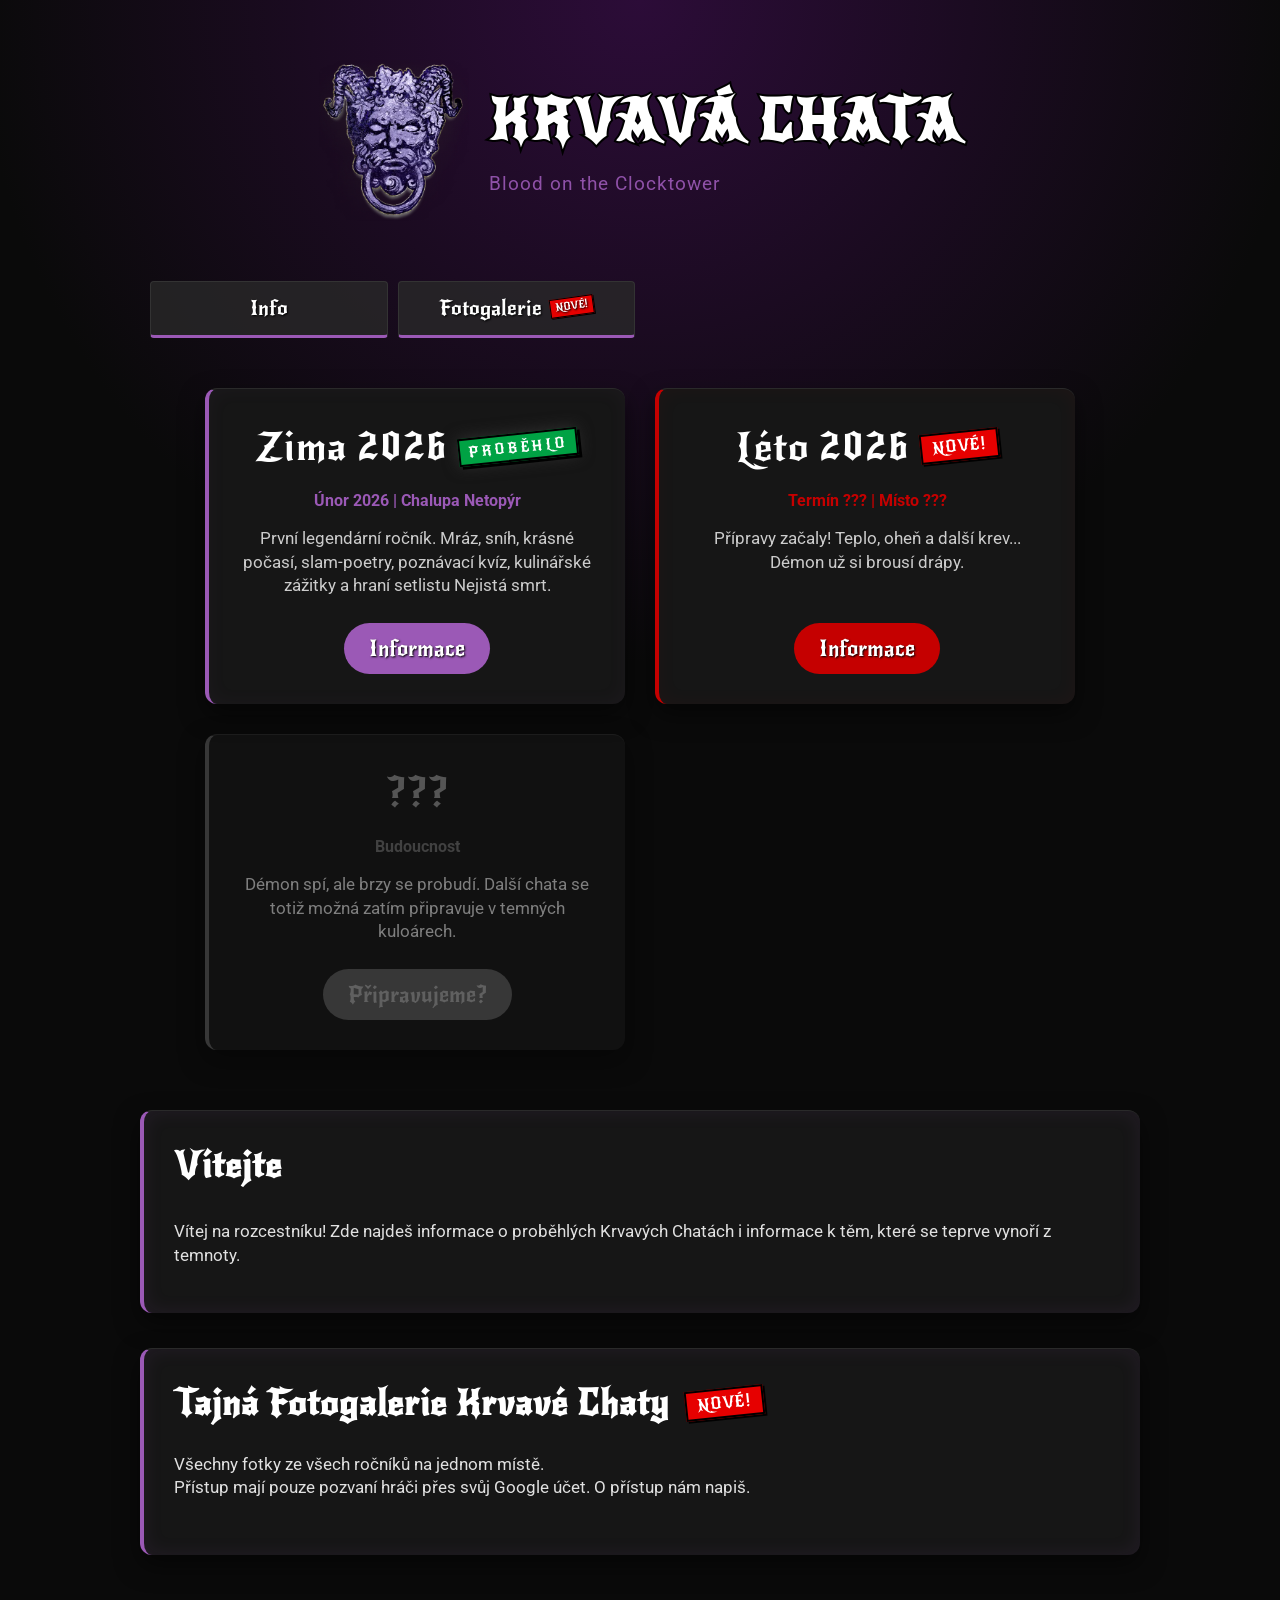
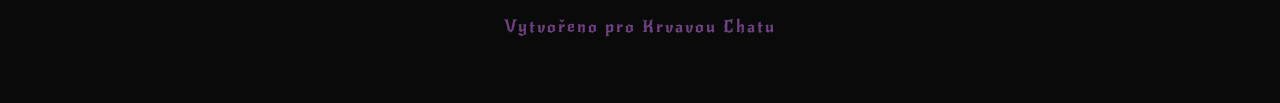
==== commit 409efbc1: "update rozcestniku" ====
--- a/index.html
+++ b/index.html
@@ -34,20 +34,21 @@
         </div>
     </header>
 
+    <nav>
+        <a href="#aktualne" class="hidden">Aktuálně!</a>
+        <a href="#rocniky" class="hidden">Chaty</a>
+        <a href="#info">Info</a>
+        <a href="#galerie">Fotogalerie <span class="stamp-new micro">Nové!</span></a>
+    </nav>
+
     <main style="max-width: 1000px; padding: 0;">
-        <p class="intro-text">
-            Vítej na rozcestníku! Zde najdeš archivy proběhlých Krvavých Chat i informace k těm, které se teprve vynoří
-            z temnoty.
-        </p>
+        <div id="rocniky" class="rocniky-container">
 
-        <div class="rocniky-container">
-
-            <div class="rocnik-card theme-purple">
+            <a href="2026/zima/" class="rocnik-card theme-purple" style="text-decoration: none; color: inherit;">
                 <div>
                     <div class="title-wrapper">
                         <div class="rocnik-title">Zima 2026</div>
-                        <div class="stamp-completed little">Proběhlo
-                        </div>
+                        <div class="stamp-completed little">Proběhlo</div>
                     </div>
 
                     <div class="rocnik-date">Únor 2026 | Chalupa Netopýr</div>
@@ -56,12 +57,11 @@
                     </p>
                 </div>
                 <div class="card-buttons">
-                    <a href="2026/zima/" class="rocnik-btn">Informace</a>
-                    <a href="404.html" target="_blank" class="rocnik-btn">Fotky</a>
+                    <span class="rocnik-btn">Informace</span>
                 </div>
-            </div>
+            </a>
 
-            <div class="rocnik-card theme-red hidden">
+            <a href="2026/leto/" class="rocnik-card theme-red" style="text-decoration: none; color: inherit;">
                 <div>
                     <div class="title-wrapper">
                         <div class="rocnik-title">Léto 2026</div>
@@ -72,10 +72,9 @@
                     <p class="rocnik-desc">Přípravy začaly! Teplo, oheň a další krev... Démon už si brousí drápy.</p>
                 </div>
                 <div class="card-buttons">
-                    <a href="2026/leto/" class="rocnik-btn">Informace</a>
-                    <a href="#" class="rocnik-btn hidden">Fotky</a>
+                    <span class="rocnik-btn">Informace</span>
                 </div>
-            </div>
+            </a>
 
             <div class="rocnik-card disabled">
                 <div>
@@ -83,15 +82,38 @@
                         <div class="rocnik-title" style="color: #888;">???</div>
                     </div>
                     <div class="rocnik-date">Budoucnost</div>
-                    <p class="rocnik-desc">Démon spí, ale brzy se probudí. Další chata se zatím připravuje v temných
-                        kuloárech.</p>
+                    <p class="rocnik-desc">Démon spí, ale brzy se probudí. Další chata se totiž možná zatím připravuje v
+                        temných kuloárech.</p>
                 </div>
                 <div class="card-buttons">
-                    <span class="rocnik-btn">Připravujeme</span>
+                    <span class="rocnik-btn">Připravujeme?</span>
                 </div>
             </div>
 
         </div>
+
+        <section id="info">
+            <h2>Vítejte</h2>
+            <p>
+                Vítej na rozcestníku! Zde najdeš informace o proběhlých Krvavých Chatách i informace k těm, které se
+                teprve vynoří z temnoty.
+            </p>
+        </section>
+
+        <section id="galerie">
+            <div class="title-wrapper2">
+                <h2>Tajná Fotogalerie Krvavé Chaty</h2>
+                <div class="stamp-new">Nové!</div>
+            </div>
+            <p style="margin-bottom: 25px;">Všechny fotky ze všech ročníků na jednom místě.<br>Přístup
+                mají pouze pozvaní hráči přes svůj Google účet. O přístup nám napiš.</p>
+
+            <a href="https://photos.google.com/share/AF1QipMpyVMcz8lO7LppHpVNfDsD89oVNcCuZcq-ufjmZ_wFcCCVQ8VXiyCbYrkTq3GFnQ?key=WXowTzVWOXVMd3BkU196OEpheV91eEZEdVRSVnVR&obfsgid=110059076597598745707"
+                target="_blank" class="map-link hidden">
+                Vstoupit do Fotogalerie
+            </a>
+        </section>
+
     </main>
 
     <footer>
--- a/assets/css/style.css
+++ b/assets/css/style.css
@@ -204,7 +204,7 @@
         filter: brightness(1.2);
     }
 
-    main a:not(.map-link):hover {
+    main a:not(.map-link):not(.rocnik-card):hover {
         text-shadow: 0 0 10px var(--accent-glow);
         border-bottom: 1px solid var(--accent-color);
     }
@@ -291,7 +291,7 @@
     font-weight: bold;
 }
 
-main a:not(.map-link) {
+main a:not(.map-link):not(.rocnik-card) {
     color: var(--accent-color);
     text-decoration: none;
     border-bottom: 1px dotted var(--accent-color);
@@ -299,7 +299,7 @@
 }
 
 /* Aktivní stav pro odkazy v textu na mobilu */
-main a:not(.map-link):active {
+main a:not(.map-link):not(.rocnik-card):active {
     background-color: rgba(155, 89, 182, 0.2);
 }
 
@@ -518,7 +518,8 @@
     display: grid;
     grid-template-columns: 1fr;
     gap: 30px;
-    margin-top: 40px;
+    margin-top: 10px;
+    margin-bottom: 60px;
     max-width: 900px;
     margin-left: auto;
     margin-right: auto;
@@ -549,6 +550,11 @@
     justify-content: space-between;
     transition: transform 0.3s, box-shadow 0.3s, border-color 0.3s;
     color: var(--text-color);
+    cursor: pointer;
+}
+
+.rocnik-card:hover {
+    transform: translateY(-5px);
 }
 
 /* Obal pro nadpis a razítko vedle sebe */
@@ -556,10 +562,32 @@
     display: flex;
     justify-content: center;
     align-items: center;
-    gap: 15px;
+    gap: 10px;
     margin-bottom: 15px;
     flex-wrap: wrap;
     /* Pro jistotu, kdyby to na malém mobilu bylo moc dlouhé */
+}
+
+/* Obal pro nadpis sekce (H2) a razítko vedle sebe */
+.title-wrapper2 {
+    display: flex;
+    justify-content: flex-start;
+    align-items: center;
+    gap: 15px;
+    padding-top: 7px;
+    padding-bottom: 7px;
+    margin-bottom: 25px;
+    /* Přebírá spodní mezeru z původního h2 */
+    flex-wrap: wrap;
+    /* Pro jistotu, kdyby to na malém mobilu bylo moc dlouhé */
+}
+
+/* Úprava samotného H2 uvnitř wrapperu, aby se neduplikovaly mezery */
+.title-wrapper2 h2 {
+    margin-bottom: 0;
+    padding-bottom: 0;
+    line-height: 1;
+    /* Zajistí perfektní vertikální zarovnání s razítkem */
 }
 
 .rocnik-title {
@@ -614,7 +642,7 @@
 
 .rocnik-card.theme-green:hover {
     border-left-color: var(--theme-green-hover);
-    box-shadow: 0 15px 35px rgba(0, 0, 0, 0.7), inset 0 0 20px rgba(0, 162, 68, 0.15);
+    box-shadow: 0 15px 35px rgba(0, 0, 0, 0.7), inset 0 0 50px rgba(0, 162, 68, 0.35);
 }
 
 .rocnik-card.theme-green .rocnik-date {
@@ -625,9 +653,10 @@
     background-color: var(--theme-green);
 }
 
-.rocnik-card.theme-green .rocnik-btn:hover {
+.rocnik-card.theme-green:hover .rocnik-btn {
     background-color: var(--theme-green-hover);
     box-shadow: 0 0 15px var(--theme-green-glow);
+    transform: scale(1.05);
 }
 
 /* --- TÉMA ČERVENÁ --- */
@@ -638,7 +667,7 @@
 
 .rocnik-card.theme-red:hover {
     border-left-color: var(--theme-red-hover);
-    box-shadow: 0 15px 35px rgba(0, 0, 0, 0.7), inset 0 0 20px rgba(197, 0, 0, 0.15);
+    box-shadow: 0 15px 35px rgba(0, 0, 0, 0.7), inset 0 0 50px rgba(197, 0, 0, 0.35)
 }
 
 .rocnik-card.theme-red .rocnik-date {
@@ -649,9 +678,10 @@
     background-color: var(--theme-red);
 }
 
-.rocnik-card.theme-red .rocnik-btn:hover {
+.rocnik-card.theme-red:hover .rocnik-btn {
     background-color: var(--theme-red-hover);
     box-shadow: 0 0 15px var(--theme-red-glow);
+    transform: scale(1.05);
 }
 
 /* --- TÉMA FIALOVÁ --- */
@@ -662,7 +692,7 @@
 
 .rocnik-card.theme-purple:hover {
     border-left-color: var(--theme-purple-hover);
-    box-shadow: 0 15px 35px rgba(0, 0, 0, 0.7), inset 0 0 20px rgba(155, 89, 182, 0.15);
+    box-shadow: 0 15px 35px rgba(0, 0, 0, 0.7), inset 0 0 50px rgba(139, 56, 172, 0.35);
 }
 
 .rocnik-card.theme-purple .rocnik-date {
@@ -673,9 +703,10 @@
     background-color: var(--theme-purple);
 }
 
-.rocnik-card.theme-purple .rocnik-btn:hover {
+.rocnik-card.theme-purple:hover .rocnik-btn {
     background-color: var(--theme-purple-hover);
     box-shadow: 0 0 15px var(--theme-purple-glow);
+    transform: scale(1.05);
 }
 
 /* --- Deaktivovaná karta "Připravujeme" --- */
@@ -719,7 +750,7 @@
     border: 2px solid #000;
     box-shadow: 2px 2px 0px #000;
     text-transform: uppercase;
-    margin-left: 10px;
+    margin-left: 0px;
     vertical-align: middle;
 }
 
@@ -790,4 +821,16 @@
         letter-spacing: 5px;
         padding: 20px 30px;
     }
+}
+
+/* --- MIKRO RAZÍTKO DO NAVIGACE --- */
+.stamp-new.micro {
+    font-size: 0.65rem;
+    padding: 1px 5px;
+    border: 1px solid #000;
+    box-shadow: 1px 1px 0px #000;
+    margin-left: 8px;
+    letter-spacing: 0;
+    transform: rotate(-8deg) translateY(-2px);
+    /* Mírné posunutí nahoru, aby lépe lícovalo s textem */
 }
